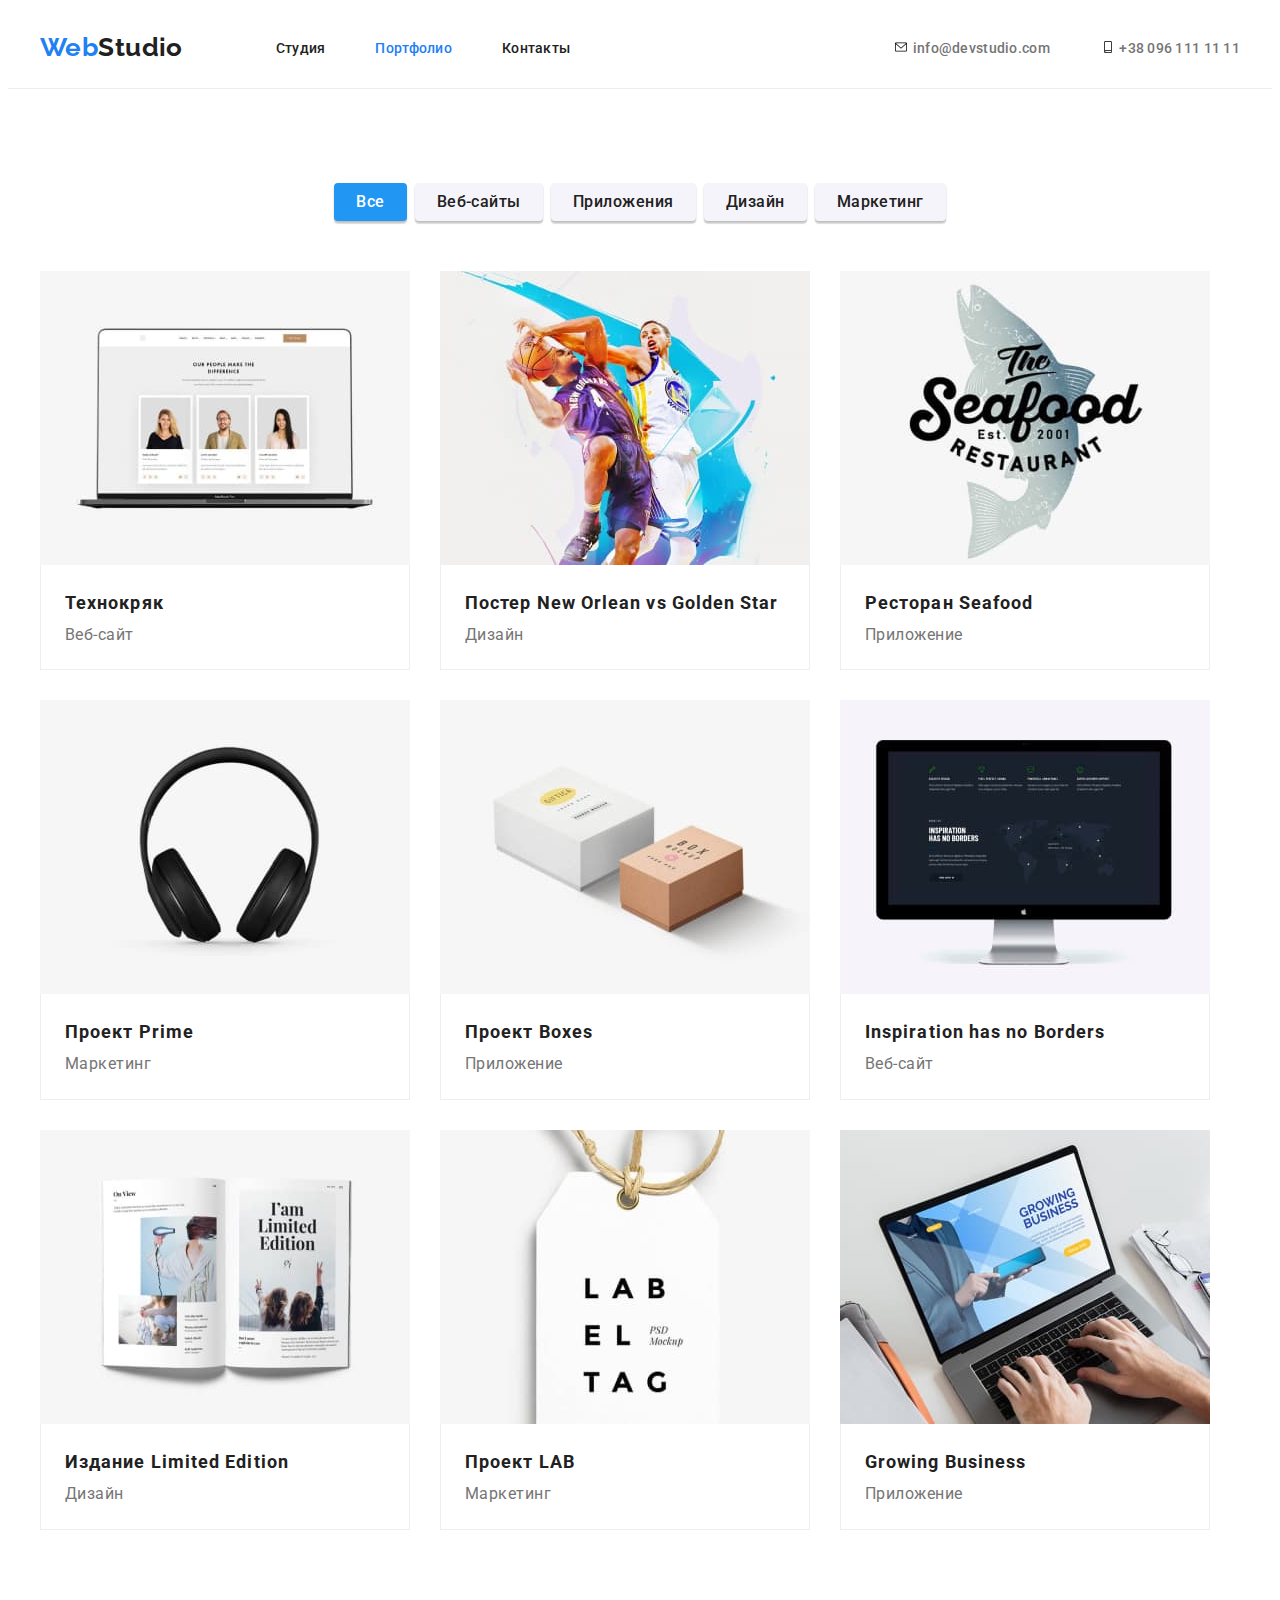
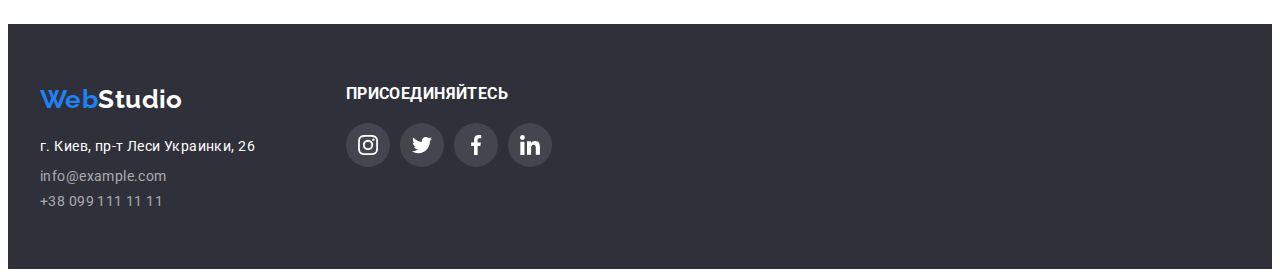
==== portfolio.html @ 9558b072 "homework-4" ====
<!DOCTYPE html>
<html lang="en">

<head>
  <meta charset="UTF-8" />
  <meta http-equiv="X-UA-Compatible" content="IE=edge" />
  <meta name="viewport" content="width=device-width, initial-scale=1.0" />
  <title>Studio</title>
  <!--Fonts starts-->
  <link rel="preconnect" href="https://fonts.googleapis.com" />
  <link rel="preconnect" href="https://fonts.gstatic.com" crossorigin />
  <link href="https://fonts.googleapis.com/css2?family=Raleway:wght@700&family=Roboto:wght@400;500;700;900&display=swap"
    rel="stylesheet" />
  <!--Fonts ends-->
  <!--Normalize starts-->
  <link rel="stylesheet" href="https://cdnjs.cloudflare.com/ajax/libs/modern-normalize/1.1.0/modern-normalize.min.css"
    integrity="sha512-wpPYUAdjBVSE4KJnH1VR1HeZfpl1ub8YT/NKx4PuQ5NmX2tKuGu6U/JRp5y+Y8XG2tV+wKQpNHVUX03MfMFn9Q=="
    crossorigin="anonymous" referrerpolicy="no-referrer" />
  <!--Normalize ends-->
  <link rel="stylesheet" href="./css/style.css" />
</head>

<body>
  <!--Header-->
  <header class="header">
    <div class="container header-container">
      <a class="site-logo link" href="./index.html"><span class="letter">Web</span>Studio</a>
      <nav class="header-nav">
        <ul class="header-list list">
          <li class="header-item">
            <a class="header-link link" href="./index.html">Студия</a>
          </li>
          <li class="header-item">
            <a class="header-link letter link" href="./portfolio.html">Портфолио</a>
          </li>
          <li class="header-item">
            <a class="header-link link" href="#">Контакты</a>
          </li>
        </ul>
      </nav>
      <ul class="header-list list">
        <li class="header-item">
          <a class="header-icon link" href="">
            <svg class="" width="16" height="12">
              <use href="./images/icons.svg#envelope"></use>
            </svg>
          </a>
          <a class="header-phone contacts-color header-phone-margin link"
            href="mailto:info@devstudio.com">info@devstudio.com</a>
        </li>
        <li>
          <a class="header-icon link" href="">
            <svg class="icons-link" width="16" height="12">
              <use href="./images/icons.svg#smartphone"></use>
            </svg>
          </a>
          <a class="header-e-mail contacts-color link" href="tel:+380961111111">+38 096 111 11 11</a>
        </li>
      </ul>
    </div>
  </header>
  <!--Main-->
  <main>
    <section class="portfolio section">
      <div class="container">
        <h1 class="visually-hidden">Portfolio</h1>
        <ul class="list portfolio-btn-list">
          <li class="portfolio-list-item">
            <button class="portfolio-btn portfolio-another-btn" type="button">Все</button>
          </li>
          <li class="portfolio-list-item">
            <button class="portfolio-btn" type="button">Веб-сайты</button>
          </li>
          <li class="portfolio-list-item">
            <button class="portfolio-btn" type="button">Приложения</button>
          </li>
          <li class="portfolio-list-item">
            <button class="portfolio-btn" type="button">Дизайн</button>
          </li>
          <li class="portfolio-list-item">
            <button class="portfolio-btn" type="button">Маркетинг</button>
          </li>
        </ul>
        <ul class="list portfolio-list">
          <li class="portfolio-item">
            <a class="link" href="#">
              <img class="portfolio-img" src="./images/portfolio/1.jpg" alt="Веб-сайт Технокряк" width="370"
                height="294" />
              <div class="border-column portfolio-text-padding">
                <h2 class="portfolio-title">Технокряк</h2>
                <p class="portfolio-description">Веб-сайт</p>
              </div>
            </a>
          </li>
          <li class="portfolio-item">
            <a class="link" href="#">
              <img class="portfolio-img" src="./images/portfolio/2.jpg" alt="Постер New Orlean vs Golden Star"
                width="370" height="294" />
              <div class="border-column portfolio-text-padding">
                <h2 class="portfolio-title">Постер New Orlean vs Golden Star</h2>
                <p class="portfolio-description">Дизайн</p>
              </div>
            </a>
          </li>
          <li class="portfolio-item">
            <a class="link" href="#">
              <img class="portfolio-img" src="./images/portfolio/3.jpg" alt="Приложение Seafood" width="370"
                height="294" />
              <div class="border-column portfolio-text-padding">
                <h2 class="portfolio-title">Ресторан Seafood</h2>
                <p class="portfolio-description">Приложение</p>
              </div>
            </a>
          </li>
          <li class="portfolio-item">
            <a class="link" href="#">
              <img class="portfolio-img" src="./images/portfolio/4.jpg" alt="Проект Prime" width="370" height="294" />
              <div class="border-column portfolio-text-padding">
                <h2 class="portfolio-title">Проект Prime</h2>
                <p class="portfolio-description">Маркетинг</p>
              </div>
            </a>
          </li>
          <li class="portfolio-item">
            <a class="link" href="#">
              <img class="portfolio-img" src="./images/portfolio/5.jpg" alt="Приложение Boxes" width="370"
                height="294" />
              <div class="border-column portfolio-text-padding">
                <h2 class="portfolio-title">Проект Boxes</h2>
                <p class="portfolio-description">Приложение</p>
              </div>
            </a>
          </li>
          <li class="portfolio-item">
            <a class="link" href="#">
              <img class="portfolio-img" src="./images/portfolio/6.jpg" alt="Веб-сайт Inspiration has no Borders"
                width="370" height="294" />
              <div class="border-column portfolio-text-padding">
                <h2 class="portfolio-title">Inspiration has no Borders</h2>
                <p class="portfolio-description">Веб-сайт</p>
              </div>
            </a>
          </li>
          <li class="portfolio-item">
            <a class="link" href="#">
              <img class="portfolio-img" src="./images/portfolio/7.jpg" alt="Издание Limited Edition" width="370"
                height="294" />
              <div class="border-column portfolio-text-padding">
                <h2 class="portfolio-title">Издание Limited Edition</h2>
                <p class="portfolio-description">Дизайн</p>
              </div>
            </a>
          </li>
          <li class="portfolio-item">
            <a class="link" href="#">
              <img class="portfolio-img" src="./images/portfolio/8.jpg" alt="Проект LAB" width="370" height="294" />
              <div class="border-column portfolio-text-padding">
                <h2 class="portfolio-title">Проект LAB</h2>
                <p class="portfolio-description">Маркетинг</p>
              </div>
            </a>
          </li>
          <li class="portfolio-item">
            <a class="link" href="#">
              <img class="portfolio-img" src="./images/portfolio/9.jpg" alt="Приложение Проект LAB" width="370"
                height="294" />
              <div class="border-column portfolio-text-padding">
                <h2 class="portfolio-title">Growing Business</h2>
                <p class="portfolio-description">Приложение</p>
              </div>
            </a>
          </li>
        </ul>
      </div>
    </section>
  </main>
  <!--Footer-->
  <footer class="footer">
    <div class="container">
      <div class="footer-content">
        <div class="footer-address-column">
          <a class="site-logo studio link" href="./index.html"><span class="letter">Web</span>Studio
          </a>
          <address class="footer-address">
            <ul class="footer-list list">
              <li class="footer-item link">
                <a class="footer-comumnication footer-link link" href="https://goo.gl/maps/92d465dwehXUen789"
                  target="_blank" rel="noopener noreferrer">г. Киев, пр-т Леси Украинки, 26</a>
              </li>
              <li class="footer-item link">
                <a class="footer-communication footer-communication-color link"
                  href="mailto:info@example.com">info@example.com</a>
              </li>
              <li class="footer-item link">
                <a class="footer-communication footer-communication-color link" href="tel:+380991111111">+38 099 111 11
                  11</a>
              </li>
            </ul>
        </div>
        </address>
        <div class="social">
          <h3 class="footer-slogan">Присоединяйтесь</h3>
          <ul class="socials-list list">
            <li class="socials-item">
              <a class="footer-socials-link link" href="" target="_blank" rel="noopener noreferrer"
                aria-label="instagram">
                <svg class="footer-socials-icon" width="20" height="20">
                  <use href="./images/icons.svg#instagram"></use>
                </svg>
              </a>
            </li>
            <li class="socials-item">
              <a class="footer-socials-link link" href="" target="_blank" rel="noopener noreferrer"
                aria-label="twitter">
                <svg class="footer-socials-icon" width="20" height="20">
                  <use href="./images/icons.svg#twitter"></use>
                </svg>
              </a>
            </li>
            <li class="socials-item">
              <a class="footer-socials-link link" href="" target="_blank" rel="noopener noreferrer"
                aria-label="facebook">
                <svg class="footer-socials-icon" width="20" height="20">
                  <use href="./images/icons.svg#facebook"></use>
                </svg>
              </a>
            </li>
            <li class="socials-item">
              <a class="footer-socials-link link" href="" target="_blank" rel="noopener noreferrer"
                aria-label="linkedin">
                <svg class="footer-socials-icon" width="20" height="20">
                  <use href="./images/icons.svg#linkedin"></use>
                </svg>
              </a>
            </li>
          </ul>
        </div>
      </div>
    </div>
  </footer>
</body>

</html>
---- css/style.css ----
:root {
  /* fonts */
  --main-font: 'Roboto', sans-serif;
  --secondary-font: 'Raleway', sans-serif;

  /* text colors */
  --main-txt-cl: #212121;
  --accent-txt-cl: #2196f3;
  --btn-txt-cl: #ffffff;

  /* bg colors */
  --grey-bg-cl: #f5f4fa;
  --white-bg-cl: #ffffff;
  --black-bg-cl: #2f303a;

  /* others */
  --border: 1px solid #eeeeee;
  --background-color: #f5f4fa;
  --border-radius: 4px;
  --padding: 20px 24px;
}

body {
  font-family: var(--main-font);
  color: var(--main-txt-cl);
  background-color: var(--white-bg-cl);
  font-size: 14px;
  letter-spacing: 0.03em;
}

.hidden,
.visually-hidden {
  position: absolute;
  width: 1px;
  height: 1px;
  margin: -1px;
  border: 0;
  padding: 0;

  white-space: nowrap;
  clip-path: inset(100%);
  clip: rect(0 0 0 0);
  overflow: hidden;
}

/*Reset styles*/

h1,
h2,
h3,
h4,
h5,
h6,
p {
  margin: 0;
}

img {
  display: block;
  max-width: 100%;
  height: auto;
}

address {
  font-style: normal;
}

.section {
  padding: 94px 0;
}

.list {
  list-style: none;
  padding: 0;
  margin: 0;
}

.link {
  text-decoration: none;
  color: currentColor;
}

/*Base styles*/

.letter {
  color: #2180f3;
}

/*Header*/

.header {
  border-bottom: var(--border);
}

.header-container {
  height: 80px;
  display: flex;
  align-items: center;
}

.header-nav {
  margin-right: auto;
}

.header-list {
  display: flex;
  gap: 50px;
}

.icons-link {
  max-height: 12px;
}

.site-logo {
  font-family: var(--secondary-font);
  font-weight: 700;
  font-size: 26px;
  line-height: 1.2;
  margin-right: 93px;
}
.header-phone,
.header-e-mail,
.header-link {
  font-weight: 500;
  font-size: 14px;
  line-height: 1.1;
  letter-spacing: 0.02em;
  padding-top: 32px;
  padding-bottom: 32px;
}

.contacts-color {
  color: #757575;
}

.header-icon:hover {
  fill: var(--accent-txt-cl);
}

.header-link:hover,
.header-link:focus,
.header-phone:hover,
.header-phone:focus,
.header-e-mail:hover,
.header-e-mail:focus {
  color: var(--accent-txt-cl);
}

.header-link:current {
  color: var(--accent-txt-cl);
}

.container {
  width: 1200px;
  margin: 0 auto;
  padding: 0 15px;
}

.studio {
  color: #ffffff;
}

/*Main*/

.main {
  max-width: 1600px;
  margin-left: auto;
  margin-right: auto;

  background-color: var(--black-bg-cl);
  background-image: linear-gradient(to right, rgba(47, 48, 58, 0.4), rgba(47, 48, 58, 0.4)),
    url(../images/header-bi/img.jpg);
  background-size: cover;
  background-repeat: no-repeat;
  padding: 200px 0;
  background-position: center;
}

.main-title {
  width: 696px;
  margin: 0 auto;
  font-size: 44px;
  line-height: 1.36;
  letter-spacing: 0.06em;
  text-align: center;
  color: var(--btn-txt-cl);
  text-transform: uppercase;
}

.main-btn {
  padding: 10px 32px;
  font-family: var(--main-font);
  font-weight: 700;
  font-size: 16px;
  line-height: 1.88;
  display: flex;
  border: none;
  border-radius: 4px;
  margin: 0 auto;
  margin-top: 30px;
  text-align: center;
  letter-spacing: 0.06em;
  cursor: pointer;
  background-color: var(--accent-txt-cl);
  color: #ffffff;
}

.main-btn:hover,
.main-btn:focus {
  color: var(--btn-txt-cl);
  background-color: #0d6ee6;
}

/*Peculiarities*/

.peculiarities-list {
  display: flex;
  gap: 30px;
}

.peculiarities-item-column {
  width: 270px;
}

.peculiarities-title {
  margin-bottom: 10px;
  font-weight: 700;
  font-size: 14px;
  line-height: 1.1;
  text-transform: uppercase;
}

.peculiarities-column {
  margin-bottom: 35px;
  min-width: 270px;
  min-height: 120px;
  display: flex;
  justify-content: center;
  align-items: center;
  background-color: #f5f4fa;
}

.peculiarities-text {
  font-size: 14px;
  line-height: 1.7;
  color: #757575;
}

/*What we do*/

.what-we-do {
  padding-top: 0;
}

.what-we-do-title {
  text-align: center;
  font-size: 36px;
  line-height: 1.1;
}

.what-we-do-list {
  margin-top: 50px;
  display: flex;
  gap: 30px;
}

/*Our Team*/

.our-team {
  background-color: var(--grey-bg-cl);
}

.our-team-title {
  text-align: center;
  font-size: 36px;
  line-height: 1.1;
}

.our-team-list {
  margin-top: 50px;
  display: flex;
  gap: 30px;
}

.our-team-stuff {
  margin-bottom: 10px;
  text-align: center;
  font-weight: 500;
  font-size: 16px;
  line-height: 1.1;
}

.our-team-professions {
  text-align: center;
  font-size: 16px;
  line-height: 1.1;
  color: #757575;
}

.socials {
  display: flex;
  align-items: center;
  justify-content: center;
  gap: 10px;
  margin-top: 16px;
}

.socials-link {
  display: flex;
  width: 44px;
  height: 44px;
  background-color: #ffffff;
  border-radius: 50%;
  align-items: center;
  justify-content: center;
}

.socials-icon {
  fill: #afb1b8;
}

.socials-link:hover {
  background-color: #2196f3;
}

.socials-link:hover .socials-icon {
  fill: #ffffff;
}

.our-team-item {
  background-color: #ffffff;
  box-shadow: 0px 1px 3px rgba(0, 0, 0, 0.12), 0px 1px 1px rgba(0, 0, 0, 0.14),
    0px 2px 1px rgba(0, 0, 0, 0.2);
  border-radius: 0px 0px 4px 4px;
}

.our-team-container {
  padding: 30px 0;
}

/*Regular clients*/

.clients-section {
  padding-top: 94px;
  padding-bottom: 90px;
}

.clients-list {
  margin-top: 50px;
  display: flex;
  align-items: center;
  justify-content: center;
  gap: 30px;
}

.regular-clients-title {
  font-size: 14px;
  line-height: 16px;
}

.thumb {
  border: 1px solid #afb1b8;
  border-radius: 4px;
  cursor: pointer;
}

.icon {
  display: flex;
  width: 106px;
  height: 60px;
  background-color: #ffffff;
  fill: #afb1b8;
  align-items: center;
  justify-content: center;
  margin: 16px 32px;
}

.thumb:hover {
  border: 1px solid #2196f3;
}

/*Footer*/

.footer {
  display: flex;
  padding: 60px 0;
  background-color: var(--black-bg-cl);
}

.footer-content {
  display: flex;
  gap: 70px;
}

.footer-address-column {
  display: flex;
  flex-direction: column;
}

.footer-address {
  font-style: normal;
  margin-top: 20px;
  display: flex;
  flex-direction: column;
}

.social {
  display: flex;
  flex-direction: column;
}

.footer-item:not(:last-child) {
  margin-bottom: 9px;
}

.footer-link {
  font-weight: 400;
  font-size: 14px;
  line-height: 1.7;
  color: #ffffff;
}

.footer-counication {
  font-weight: 400;
  font-size: 14px;
  line-height: 1.7;
}

.footer-communication-color {
  color: rgba(255, 255, 255, 0.6);
}

.footer-link:hover,
.footer-link:focus,
.footer-communication:hover,
.footer-communication:focus {
  color: var(--accent-txt-cl);
}

.footer-slogan {
  max-width: 206px;
  display: flex;
  margin-bottom: 20px;
  font-weight: 700;
  text-transform: uppercase;
  color: var(--white-bg-cl);
}

.socials-list {
  display: flex;
  gap: 10px;
}

.footer-socials-link {
  display: flex;
  width: 44px;
  height: 44px;
  background-color: rgba(255, 255, 255, 0.1);
  border-radius: 50%;
  align-items: center;
  justify-content: center;
}

.footer-socials-link:hover {
  background-color: var(--accent-txt-cl);
}

.footer-socials-icon {
  fill: #ffffff;
}

/*Portfolio*/
.portfolio-btn-list {
  justify-content: center;
  display: flex;
  gap: 8px;
}

.portfolio-btn {
  display: flex;
  padding: 6px 22px;
  box-shadow: 0px 3px 1px rgba(0, 0, 0, 0.1), 0px 1px 2px rgba(0, 0, 0, 0.08),
    0px 2px 2px rgba(0, 0, 0, 0.12);
  border: none;
  background-color: var(--background-color);
  border-radius: var(--border-radius);
  font-family: var(--main-font);
  text-align: center;
  font-weight: 500;
  font-size: 16px;
  line-height: 1.6;
  letter-spacing: 0.03em;
  cursor: pointer;
  color: #212121;
}

.portfolio-btn:hover,
.portfolio-btn:focus {
  background-color: var(--accent-txt-cl);
  color: #ffffff;
}

.portfolio-another-btn {
  color: #ffffff;
  background-color: var(--accent-txt-cl);
}

.portfolio-list {
  display: flex;
  flex-wrap: wrap;
  gap: 30px;
  margin-top: 50px;
}

.border-column {
  padding: var(--padding);
  border: var(--border);
  border-top: none;
}

.portfolio-title {
  font-weight: 700;
  font-size: 18px;
  line-height: 2;
  letter-spacing: 0.06em;
}

.portfolio-description {
  font-size: 16px;
  line-height: 1.8;
  letter-spacing: 0.03em;
  color: #757575;
}
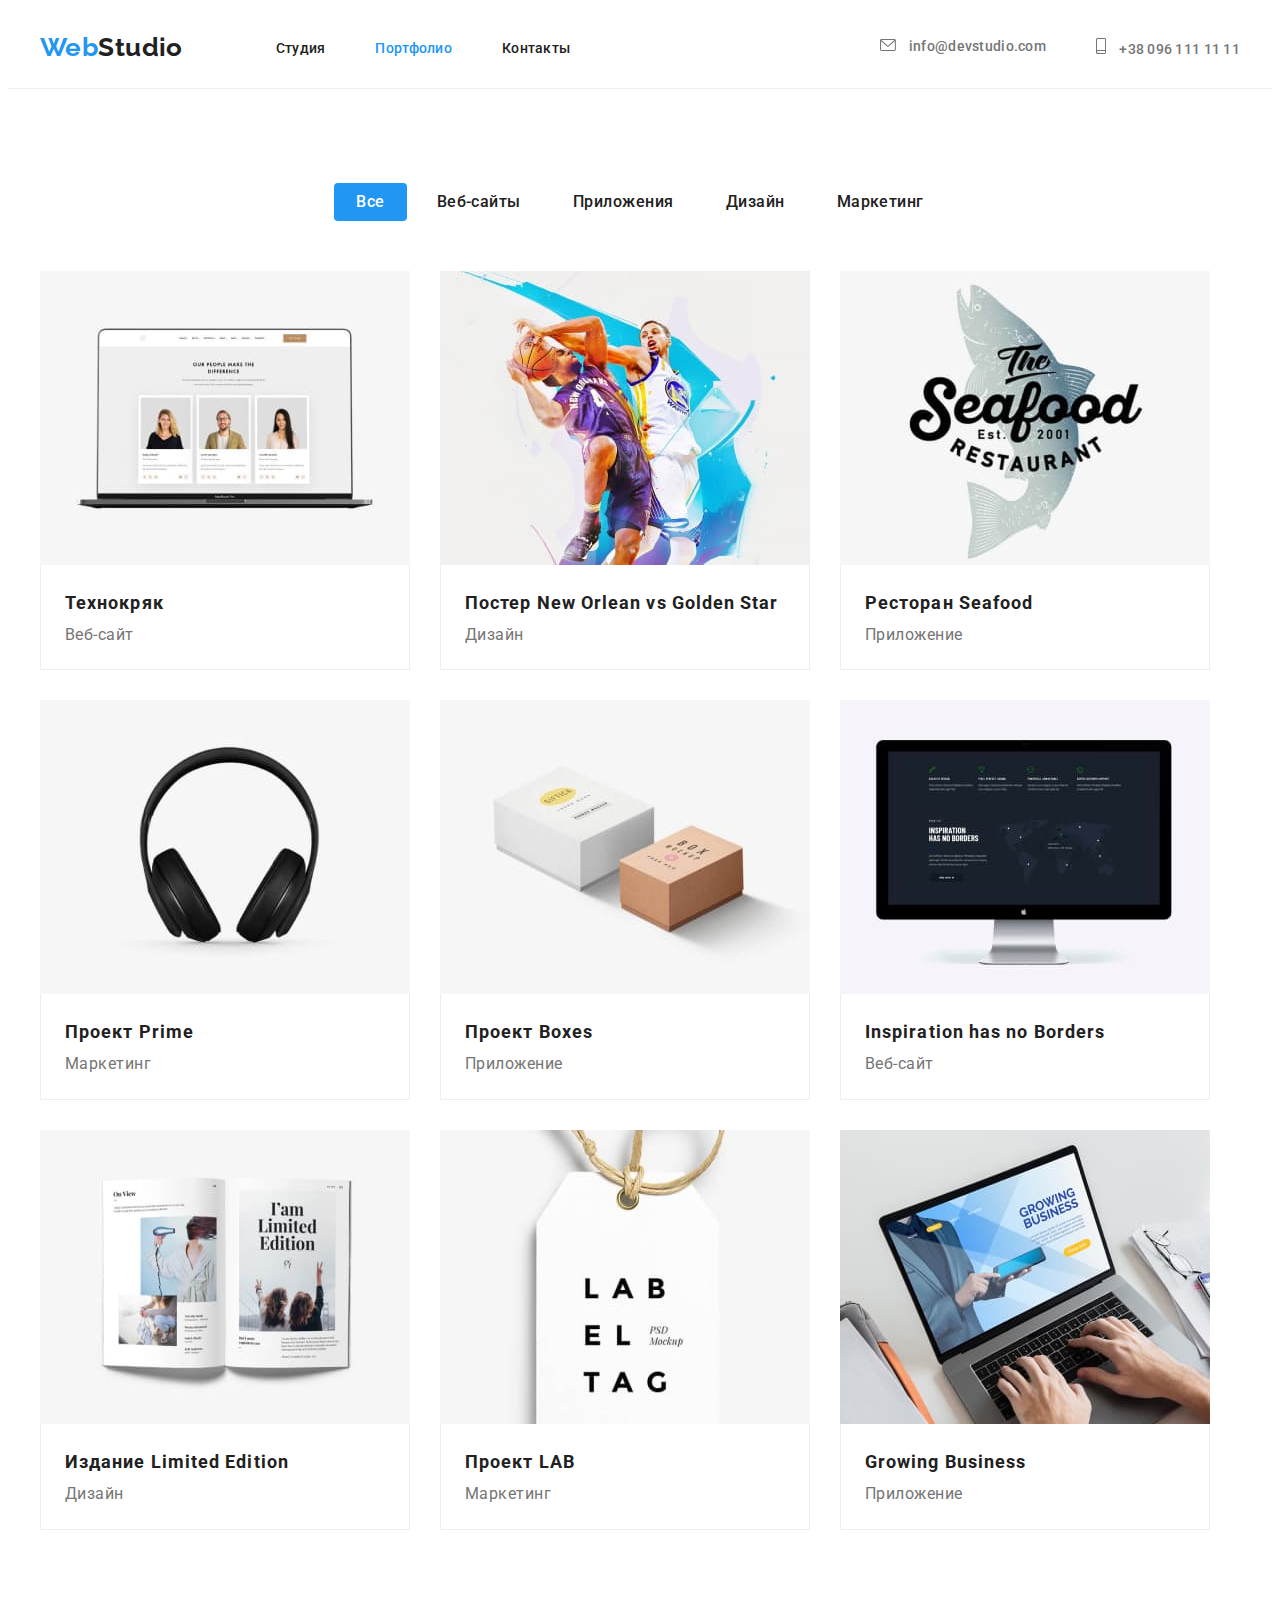
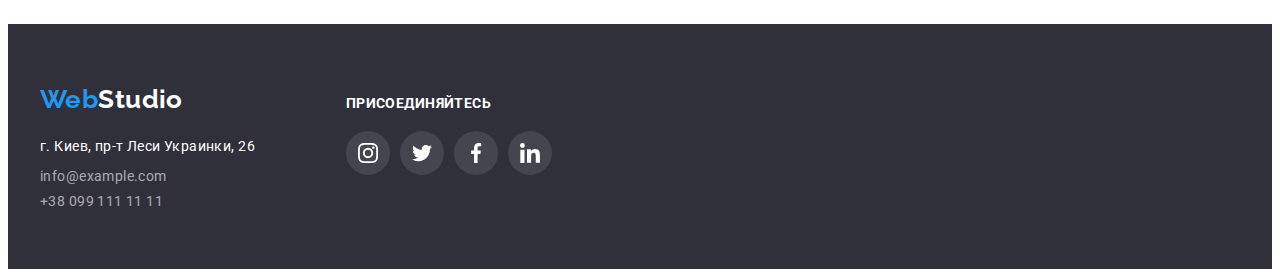
==== commit a657f920: "homework-4" ====
--- a/portfolio.html
+++ b/portfolio.html
@@ -40,21 +40,17 @@
       </nav>
       <ul class="header-list list">
         <li class="header-item">
-          <a class="header-icon link" href="">
-            <svg class="" width="16" height="12">
+          <a class="header-phone link" href="mailto:info@devstudio.com"> <svg class="header-icon" width="16"
+              height="12">
               <use href="./images/icons.svg#envelope"></use>
             </svg>
-          </a>
-          <a class="header-phone contacts-color header-phone-margin link"
-            href="mailto:info@devstudio.com">info@devstudio.com</a>
+            info@devstudio.com</a>
         </li>
         <li>
-          <a class="header-icon link" href="">
-            <svg class="icons-link" width="16" height="12">
+          <a class="header-e-mail link" href="tel:+380961111111"> <svg class="header-icon" width="10" height="16">
               <use href="./images/icons.svg#smartphone"></use>
             </svg>
-          </a>
-          <a class="header-e-mail contacts-color link" href="tel:+380961111111">+38 096 111 11 11</a>
+            +38 096 111 11 11</a>
         </li>
       </ul>
     </div>
@@ -83,7 +79,7 @@
         </ul>
         <ul class="list portfolio-list">
           <li class="portfolio-item">
-            <a class="link" href="#">
+            <a class="portfolio-link link" href="#">
               <img class="portfolio-img" src="./images/portfolio/1.jpg" alt="Веб-сайт Технокряк" width="370"
                 height="294" />
               <div class="border-column portfolio-text-padding">
@@ -93,7 +89,7 @@
             </a>
           </li>
           <li class="portfolio-item">
-            <a class="link" href="#">
+            <a class="portfolio-link link" href="#">
               <img class="portfolio-img" src="./images/portfolio/2.jpg" alt="Постер New Orlean vs Golden Star"
                 width="370" height="294" />
               <div class="border-column portfolio-text-padding">
@@ -103,7 +99,7 @@
             </a>
           </li>
           <li class="portfolio-item">
-            <a class="link" href="#">
+            <a class="portfolio-link link" href="#">
               <img class="portfolio-img" src="./images/portfolio/3.jpg" alt="Приложение Seafood" width="370"
                 height="294" />
               <div class="border-column portfolio-text-padding">
@@ -113,7 +109,7 @@
             </a>
           </li>
           <li class="portfolio-item">
-            <a class="link" href="#">
+            <a class="portfolio-link link" href="#">
               <img class="portfolio-img" src="./images/portfolio/4.jpg" alt="Проект Prime" width="370" height="294" />
               <div class="border-column portfolio-text-padding">
                 <h2 class="portfolio-title">Проект Prime</h2>
@@ -122,7 +118,7 @@
             </a>
           </li>
           <li class="portfolio-item">
-            <a class="link" href="#">
+            <a class="portfolio-link link" href="#">
               <img class="portfolio-img" src="./images/portfolio/5.jpg" alt="Приложение Boxes" width="370"
                 height="294" />
               <div class="border-column portfolio-text-padding">
@@ -132,7 +128,7 @@
             </a>
           </li>
           <li class="portfolio-item">
-            <a class="link" href="#">
+            <a class="portfolio-link link" href="#">
               <img class="portfolio-img" src="./images/portfolio/6.jpg" alt="Веб-сайт Inspiration has no Borders"
                 width="370" height="294" />
               <div class="border-column portfolio-text-padding">
@@ -142,7 +138,7 @@
             </a>
           </li>
           <li class="portfolio-item">
-            <a class="link" href="#">
+            <a class="portfolio-link link" href="#">
               <img class="portfolio-img" src="./images/portfolio/7.jpg" alt="Издание Limited Edition" width="370"
                 height="294" />
               <div class="border-column portfolio-text-padding">
@@ -152,7 +148,7 @@
             </a>
           </li>
           <li class="portfolio-item">
-            <a class="link" href="#">
+            <a class="portfolio-link link" href="#">
               <img class="portfolio-img" src="./images/portfolio/8.jpg" alt="Проект LAB" width="370" height="294" />
               <div class="border-column portfolio-text-padding">
                 <h2 class="portfolio-title">Проект LAB</h2>
@@ -161,7 +157,7 @@
             </a>
           </li>
           <li class="portfolio-item">
-            <a class="link" href="#">
+            <a class="portfolio-link link" href="#">
               <img class="portfolio-img" src="./images/portfolio/9.jpg" alt="Приложение Проект LAB" width="370"
                 height="294" />
               <div class="border-column portfolio-text-padding">
@@ -176,65 +172,60 @@
   </main>
   <!--Footer-->
   <footer class="footer">
-    <div class="container">
-      <div class="footer-content">
-        <div class="footer-address-column">
-          <a class="site-logo studio link" href="./index.html"><span class="letter">Web</span>Studio
-          </a>
-          <address class="footer-address">
-            <ul class="footer-list list">
-              <li class="footer-item link">
-                <a class="footer-comumnication footer-link link" href="https://goo.gl/maps/92d465dwehXUen789"
-                  target="_blank" rel="noopener noreferrer">г. Киев, пр-т Леси Украинки, 26</a>
-              </li>
-              <li class="footer-item link">
-                <a class="footer-communication footer-communication-color link"
-                  href="mailto:info@example.com">info@example.com</a>
-              </li>
-              <li class="footer-item link">
-                <a class="footer-communication footer-communication-color link" href="tel:+380991111111">+38 099 111 11
-                  11</a>
-              </li>
-            </ul>
-        </div>
-        </address>
-        <div class="social">
-          <h3 class="footer-slogan">Присоединяйтесь</h3>
-          <ul class="socials-list list">
-            <li class="socials-item">
-              <a class="footer-socials-link link" href="" target="_blank" rel="noopener noreferrer"
-                aria-label="instagram">
-                <svg class="footer-socials-icon" width="20" height="20">
-                  <use href="./images/icons.svg#instagram"></use>
-                </svg>
-              </a>
+    <div class="container footer-container">
+      <div class="footer-address-column">
+        <a class="site-logo studio link" href="./index.html"><span class="letter">Web</span>Studio
+        </a>
+        <address class="footer-address">
+          <ul class="footer-list list">
+            <li class="footer-item link">
+              <a class="footer-comumnication footer-link link" href="https://goo.gl/maps/92d465dwehXUen789"
+                target="_blank" rel="noopener noreferrer">г. Киев, пр-т Леси Украинки, 26</a>
             </li>
-            <li class="socials-item">
-              <a class="footer-socials-link link" href="" target="_blank" rel="noopener noreferrer"
-                aria-label="twitter">
-                <svg class="footer-socials-icon" width="20" height="20">
-                  <use href="./images/icons.svg#twitter"></use>
-                </svg>
-              </a>
+            <li class="footer-item link">
+              <a class="footer-communication footer-communication-color link"
+                href="mailto:info@example.com">info@example.com</a>
             </li>
-            <li class="socials-item">
-              <a class="footer-socials-link link" href="" target="_blank" rel="noopener noreferrer"
-                aria-label="facebook">
-                <svg class="footer-socials-icon" width="20" height="20">
-                  <use href="./images/icons.svg#facebook"></use>
-                </svg>
-              </a>
-            </li>
-            <li class="socials-item">
-              <a class="footer-socials-link link" href="" target="_blank" rel="noopener noreferrer"
-                aria-label="linkedin">
-                <svg class="footer-socials-icon" width="20" height="20">
-                  <use href="./images/icons.svg#linkedin"></use>
-                </svg>
-              </a>
+            <li class="footer-item link">
+              <a class="footer-communication footer-communication-color link" href="tel:+380991111111">+38 099 111 11
+                11</a>
             </li>
           </ul>
-        </div>
+      </div>
+      </address>
+      <div class="social">
+        <p class="footer-slogan">Присоединяйтесь</p>
+        <ul class="socials-list list">
+          <li class="socials-item">
+            <a class="footer-socials-link link" href="" target="_blank" rel="noopener noreferrer"
+              aria-label="instagram">
+              <svg class="footer-socials-icon" width="20" height="20">
+                <use href="./images/icons.svg#instagram"></use>
+              </svg>
+            </a>
+          </li>
+          <li class="socials-item">
+            <a class="footer-socials-link link" href="" target="_blank" rel="noopener noreferrer" aria-label="twitter">
+              <svg class="footer-socials-icon" width="20" height="20">
+                <use href="./images/icons.svg#twitter"></use>
+              </svg>
+            </a>
+          </li>
+          <li class="socials-item">
+            <a class="footer-socials-link link" href="" target="_blank" rel="noopener noreferrer" aria-label="facebook">
+              <svg class="footer-socials-icon" width="20" height="20">
+                <use href="./images/icons.svg#facebook"></use>
+              </svg>
+            </a>
+          </li>
+          <li class="socials-item">
+            <a class="footer-socials-link link" href="" target="_blank" rel="noopener noreferrer" aria-label="linkedin">
+              <svg class="footer-socials-icon" width="20" height="20">
+                <use href="./images/icons.svg#linkedin"></use>
+              </svg>
+            </a>
+          </li>
+        </ul>
       </div>
     </div>
   </footer>
--- a/css/style.css
+++ b/css/style.css
@@ -6,16 +6,19 @@
   /* text colors */
   --main-txt-cl: #212121;
   --accent-txt-cl: #2196f3;
+  --blue-bg-cl: #0d6ee6;
   --btn-txt-cl: #ffffff;
+  --icons-txt-cl: #afb1b8;
+  --grey-txt-cl: #757575;
 
   /* bg colors */
   --grey-bg-cl: #f5f4fa;
   --white-bg-cl: #ffffff;
   --black-bg-cl: #2f303a;
+  --footer-text-bg-cl: rgba(255, 255, 255, 0.1);
 
   /* others */
   --border: 1px solid #eeeeee;
-  --background-color: #f5f4fa;
   --border-radius: 4px;
   --padding: 20px 24px;
 }
@@ -83,7 +86,7 @@
 /*Base styles*/
 
 .letter {
-  color: #2180f3;
+  color: var(--accent-txt-cl);
 }
 
 /*Header*/
@@ -119,22 +122,28 @@
   margin-right: 93px;
 }
 .header-phone,
-.header-e-mail,
-.header-link {
+.header-e-mail {
   font-weight: 500;
   font-size: 14px;
   line-height: 1.1;
   letter-spacing: 0.02em;
   padding-top: 32px;
   padding-bottom: 32px;
-}
-
-.contacts-color {
-  color: #757575;
-}
-
-.header-icon:hover {
-  fill: var(--accent-txt-cl);
+  color: var(--grey-txt-cl);
+}
+
+.header-link {
+  font-weight: 500;
+  font-size: 14px;
+  line-height: 1.1;
+  letter-spacing: 0.02em;
+  padding-top: 32px;
+  padding-bottom: 32px;
+}
+
+.header-icon {
+  fill: currentColor;
+  margin-right: 10px;
 }
 
 .header-link:hover,
@@ -157,7 +166,7 @@
 }
 
 .studio {
-  color: #ffffff;
+  color: var(--white-bg-cl);
 }
 
 /*Main*/
@@ -180,6 +189,7 @@
   width: 696px;
   margin: 0 auto;
   font-size: 44px;
+  font-weight: 900;
   line-height: 1.36;
   letter-spacing: 0.06em;
   text-align: center;
@@ -202,13 +212,13 @@
   letter-spacing: 0.06em;
   cursor: pointer;
   background-color: var(--accent-txt-cl);
-  color: #ffffff;
+  color: var(--white-bg-cl);
 }
 
 .main-btn:hover,
 .main-btn:focus {
   color: var(--btn-txt-cl);
-  background-color: #0d6ee6;
+  background-color: var(--blue-bg-cl);
 }
 
 /*Peculiarities*/
@@ -237,13 +247,13 @@
   display: flex;
   justify-content: center;
   align-items: center;
-  background-color: #f5f4fa;
+  background-color: var(--grey-bg-cl);
 }
 
 .peculiarities-text {
   font-size: 14px;
   line-height: 1.7;
-  color: #757575;
+  color: var(--grey-txt-cl);
 }
 
 /*What we do*/
@@ -294,7 +304,7 @@
   text-align: center;
   font-size: 16px;
   line-height: 1.1;
-  color: #757575;
+  color: var(--grey-txt-cl);
 }
 
 .socials {
@@ -309,26 +319,23 @@
   display: flex;
   width: 44px;
   height: 44px;
-  background-color: #ffffff;
   border-radius: 50%;
   align-items: center;
   justify-content: center;
+  color: var(--icons-txt-cl);
 }
 
 .socials-icon {
-  fill: #afb1b8;
+  fill: currentColor;
 }
 
 .socials-link:hover {
-  background-color: #2196f3;
-}
-
-.socials-link:hover .socials-icon {
-  fill: #ffffff;
+  background-color: var(--accent-txt-cl);
+  color: var(--btn-txt-cl);
 }
 
 .our-team-item {
-  background-color: #ffffff;
+  background-color: var(--white-bg-cl);
   box-shadow: 0px 1px 3px rgba(0, 0, 0, 0.12), 0px 1px 1px rgba(0, 0, 0, 0.14),
     0px 2px 1px rgba(0, 0, 0, 0.2);
   border-radius: 0px 0px 4px 4px;
@@ -348,9 +355,24 @@
 .clients-list {
   margin-top: 50px;
   display: flex;
+  gap: 30px;
+}
+
+.clients-link {
+  display: flex;
+  justify-content: center;
+  width: 170px;
+  height: 92px;
+  border: 1px solid var(--icons-txt-cl);
+  color: var(--icons-txt-cl);
   align-items: center;
-  justify-content: center;
-  gap: 30px;
+  border-radius: 4px;
+}
+
+.clients-link:hover,
+.clients-link:focus {
+  color: var(--accent-txt-cl);
+  border-color: var(--accent-txt-cl);
 }
 
 .regular-clients-title {
@@ -358,25 +380,8 @@
   line-height: 16px;
 }
 
-.thumb {
-  border: 1px solid #afb1b8;
-  border-radius: 4px;
-  cursor: pointer;
-}
-
 .icon {
-  display: flex;
-  width: 106px;
-  height: 60px;
-  background-color: #ffffff;
-  fill: #afb1b8;
-  align-items: center;
-  justify-content: center;
-  margin: 16px 32px;
-}
-
-.thumb:hover {
-  border: 1px solid #2196f3;
+  fill: currentColor;
 }
 
 /*Footer*/
@@ -387,14 +392,10 @@
   background-color: var(--black-bg-cl);
 }
 
-.footer-content {
-  display: flex;
-  gap: 70px;
-}
-
-.footer-address-column {
-  display: flex;
-  flex-direction: column;
+.footer,
+.footer-container {
+  display: flex;
+  align-items: baseline;
 }
 
 .footer-address {
@@ -404,11 +405,6 @@
   flex-direction: column;
 }
 
-.social {
-  display: flex;
-  flex-direction: column;
-}
-
 .footer-item:not(:last-child) {
   margin-bottom: 9px;
 }
@@ -417,7 +413,7 @@
   font-weight: 400;
   font-size: 14px;
   line-height: 1.7;
-  color: #ffffff;
+  color: var(--white-bg-cl);
 }
 
 .footer-counication {
@@ -437,9 +433,11 @@
   color: var(--accent-txt-cl);
 }
 
+.social {
+  margin-left: 70px;
+}
+
 .footer-slogan {
-  max-width: 206px;
-  display: flex;
   margin-bottom: 20px;
   font-weight: 700;
   text-transform: uppercase;
@@ -452,21 +450,23 @@
 }
 
 .footer-socials-link {
+  background-color: var(--footer-text-bg-cl);
   display: flex;
   width: 44px;
   height: 44px;
-  background-color: rgba(255, 255, 255, 0.1);
   border-radius: 50%;
   align-items: center;
   justify-content: center;
-}
-
-.footer-socials-link:hover {
+  color: var(--icons-txt-cl);
+}
+
+.footer-socials-link:hover,
+.footer-socials-link:focus {
   background-color: var(--accent-txt-cl);
 }
 
 .footer-socials-icon {
-  fill: #ffffff;
+  fill: var(--white-bg-cl);
 }
 
 /*Portfolio*/
@@ -479,8 +479,6 @@
 .portfolio-btn {
   display: flex;
   padding: 6px 22px;
-  box-shadow: 0px 3px 1px rgba(0, 0, 0, 0.1), 0px 1px 2px rgba(0, 0, 0, 0.08),
-    0px 2px 2px rgba(0, 0, 0, 0.12);
   border: none;
   background-color: var(--background-color);
   border-radius: var(--border-radius);
@@ -497,11 +495,13 @@
 .portfolio-btn:hover,
 .portfolio-btn:focus {
   background-color: var(--accent-txt-cl);
-  color: #ffffff;
+  color: var(--white-bg-cl);
+  box-shadow: 0px 3px 1px rgba(0, 0, 0, 0.1), 0px 1px 2px rgba(0, 0, 0, 0.08),
+    0px 2px 2px rgba(0, 0, 0, 0.12);
 }
 
 .portfolio-another-btn {
-  color: #ffffff;
+  color: var(--white-bg-cl);
   background-color: var(--accent-txt-cl);
 }
 
@@ -529,5 +529,15 @@
   font-size: 16px;
   line-height: 1.8;
   letter-spacing: 0.03em;
-  color: #757575;
-}
+  color: var(--grey-txt-cl);
+}
+
+.portfolio-link {
+  display: block;
+}
+
+.portfolio-link:hover,
+.portfolio-link:focus {
+  box-shadow: 1px 4px 6px rgba(0, 0, 0, 0.16), 0px 4px 4px rgba(0, 0, 0, 0.06),
+    1px 0px 1px rgba(0, 0, 0, 0.1);
+}
